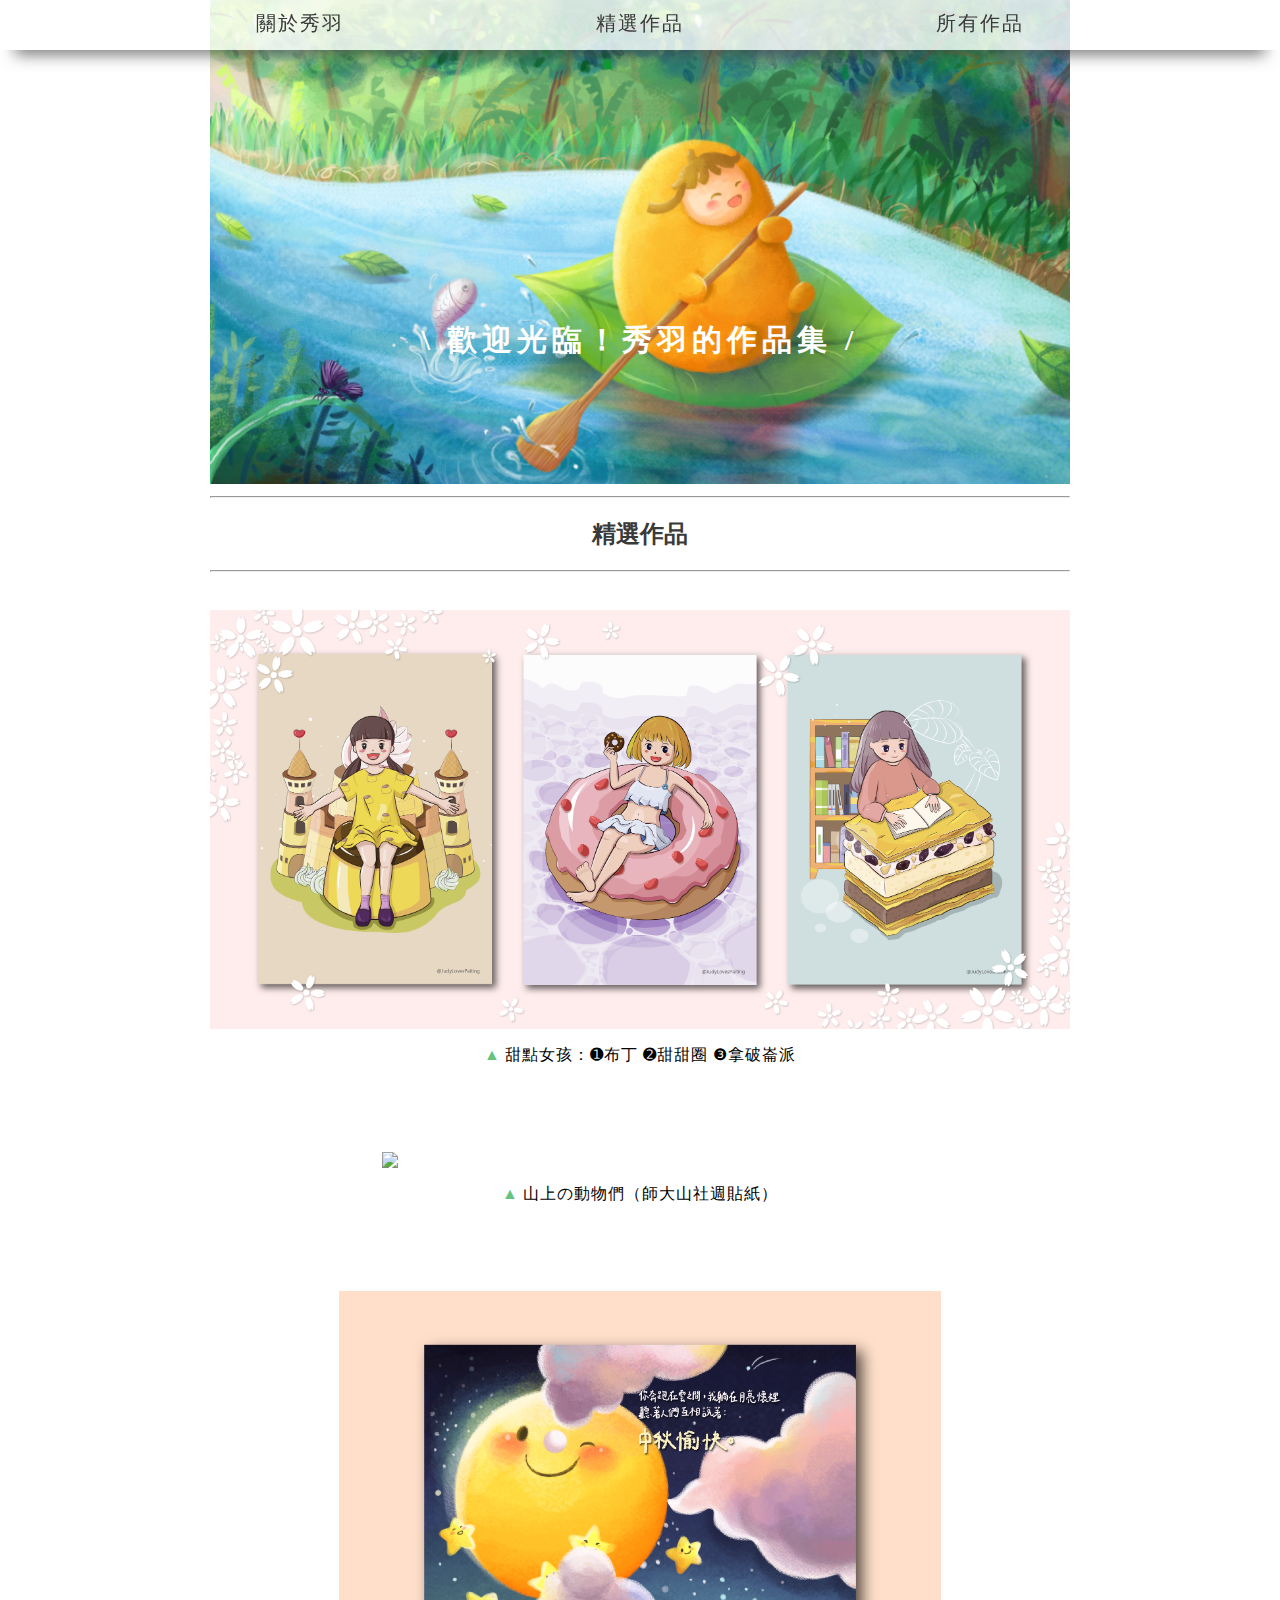
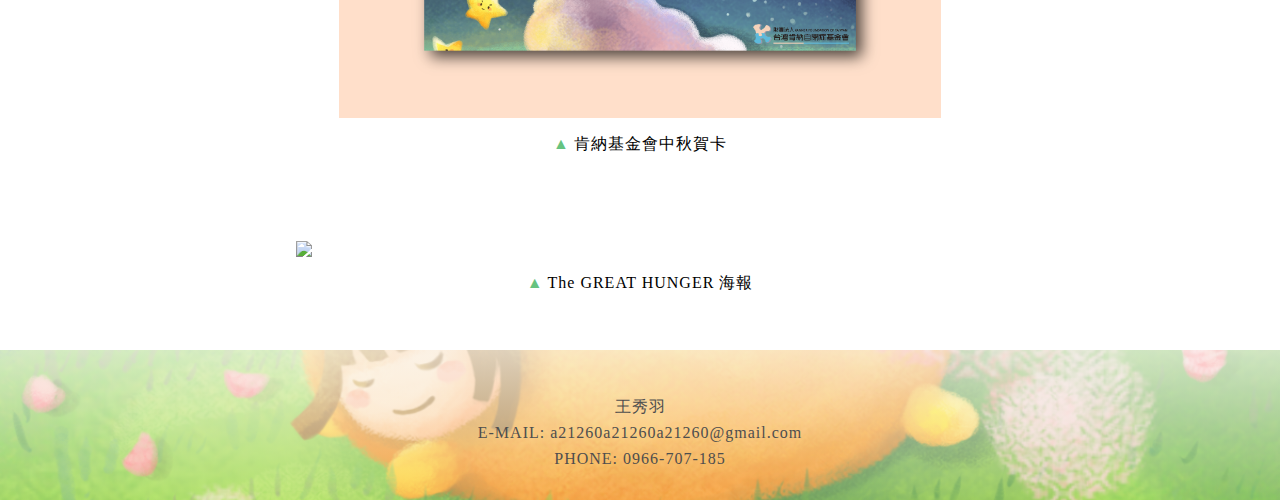
==== 作品集/index.html @ e4497583 "freatrued_works.html→index.html" ====
<!DOCTYPE html>
<script type="text/javascript" src="https://code.jquery.com/jquery-1.7.1.min.js"></script>
<html>
    <!-- 網站資訊 -->
    <head>
        <meta charset="UTF-8"/>
        <title>秀羽的作品集</title>
        <link rel="stylesheet" href="./CSS_for_all.css"/>
        <link rel="stylesheet" href="CSS_for_featrued_works.css"/>
        <link rel="stylesheet" href="CSS_for_big.css"/>
        <script src="./JS_for_all.js"></script>
        
     </head>
     <!-- 網站所有可見內容 -->
     <body>
        <!-- 導覽列 -->
        <nav id="nav">
            <!-- 側邊的berger圖示 -->
            <div class="berger clickable" onclick="berger();">
                <div class="a"></div><div class="b"></div><div class="c"></div>
            </div>
            <!-- 可橫條可側欄的導覽列 -->
            <div class="menu">
                <a href="about.html" class="clickable">關於秀羽</a>
                <a href="featured_works.html" class="clickable">精選作品</a>
                <a href="./all_works.html" class="clickable">所有作品</a>
            </div>
        </nav>
        <!-- 頁首 -->
        <header>
            <h1>\ 歡迎光臨！秀羽的作品集 /</h1>
            <div>
                <img class="banner_img" src="./頁首圖.png"/>
            </div>
        </header>

        <main>
            <!-- 介面標題 -->
            <hr>
            <h2>精選作品</h2>
            <hr>
            <!-- 內文 -->
            <article class="visable">
                <section>
                    <img id="pic1" class="work clickable"  onclick="detail('big1');" src="./works/作品1.png"/>
                    <p class="p_green inline">▲</p>
                    <p class="inline">甜點女孩：➊布丁 ➋甜甜圈 ❸拿破崙派</p>
                </section>
                <section>
                    <img id="pic2" class="work clickable"  onclick="detail('big2');" src="./works/作品2.png"/>
                    <p class="p_green inline">▲</p>
                    <p class="inline">山上の動物們（師大山社週貼紙）</p>
                </section>
                <section>
                    <img id="pic3" class="work clickable"  onclick="detail('big3');" src="./works/作品3-1.png"/>
                    <p class="p_green inline">▲</p>
                    <p class="inline">肯納基金會中秋賀卡</p>
                </section>
                <section>
                    <img id="pic4" class="work clickable"  onclick="detail('big4');" src="./works/作品4-1.png"/>
                    <p class="p_green inline">▲</p>
                    <p class="inline">The GREAT HUNGER 海報</p>
                </section>
            </article>

        </main>
         <!-- 彈出視窗區 -->
         <!-- 會這樣寫是因為ID的CSS權重太高了，無法覆蓋屬性，所以ID給JS用，class給CSS用 -->
         <article id="hide" class="hide">
            <div class="black"></div>
            <section>
                <div id="fork" class="fork clickable" onclick="close_detail();">
                </div>

                <div id="pre" class="pre clickable" onclick="pre();">
                </div>

                <div id="intro_fold" class="intro_fold clickable" onclick="intro_fold();">
                </div>

                    <div id="big1" class="big none">
                        <div class="pic_space">
                            <div class="list">
                                <div class="box"><img src="./works/作品1-1.png"/></div>
                                <div class="box"><img src="./works/作品1-2.png"/></div>
                                <div class="box final"><img src="./works/作品1-3.png"/></div>
                            </div>
                        </div>
                        <div class="intro">
                            <div>
                                <p>作品名稱｜甜點女孩</p>
                                <p>創作時間｜2021年9月</p>
                                <p>創作工具｜Adobe Illustrator</p>
                                <br/>
                                <p>➊ 香甜滑嫩的布丁</p>
                                <p>➋ 淋上草莓糖霜的甜甜圈</p>
                                <p>➌ 酥脆的拿破崙派</p>
                            </div>
                        </div>
                    </div>
                    
                    <div id="big2" class="big none">
                        <div class="pic_space">
                            <div class="list">
                                <div class="box final"><img src="./works/作品2.png"/></div>
                            </div>
                        </div>
                        <div class="intro">
                            <div>
                                <p>作品名稱｜山上の動物們</p>
                                <p>創作時間｜2020年11月</p>
                                <p>創作工具｜Easy Paint Tool SAI</p>
                                <br/>
                                <p>這是2020年師大山社週的貼紙，用各種小動物們讓大家更認識山林生態，也可以貼在物品上讓小動物陪伴自己哦！</p>
                            </div>    
                        </div>
                    </div>

                    <div id="big3" class="big none">
                        <div class="pic_space">
                            <div class="list">
                                <div class="box"><img src="./works/作品3-1.png"/></div>
                                <div class="box"><img src="./works/作品3-2.png"/></div>
                                <div class="box final"><img src="./works/作品3-3.png"/></div>
                            </div>
                        </div>
                        <div class="intro">
                            <div>
                                <p>作品名稱｜肯納基金會中秋賀卡</p>
                                <p>創作時間｜2022年10月</p>
                                <p>創作工具｜Adobe Photoshop</p>
                                <br/>
                                <p>大學課程「印刷設計」的作品，希望以童趣的插畫傳遞溫暖的祝福及肯納基金會的理念。</p>
                            </div>    
                        </div>
                    </div>

                    <div id="big4" class="big none">
                        <div class="pic_space">
                            <div class="list">
                                <div class="box"><img src="./works/作品4-1.png"/></div>
                                <div class="box"><img src="./works/作品4-2.png"/></div>
                                <div class="box"><img src="./works/作品4-3.png"/></div>
                                <div class="box"><img src="./works/作品4-4.png"/></div>
                                <div class="box final"><img src="./works/作品4-5.png"/></div>
                            </div>
                        </div>
                        <div class="intro">
                            <div>
                                <p>作品名稱｜The GREAT HUNGER 海報</p>
                                <p>創作時間｜2022年-2023年</p>
                                <p>創作工具｜Adobe Photoshop</p>
                                <br/>
                                <p></p>
                            </div>    
                        </div>
                    </div>
                    
                </div>
                
                <div id="nex" class="nex clickable" onclick="nex();">
                </div>
            </section>
        </article>
        <footer>
            <div class="info">
                <p>王秀羽</p>
                <p>E-MAIL: a21260a21260a21260@gmail.com</p>
                <p>PHONE: 0966-707-185</p>
            </div>
            <div class="white"></div>
            <div class="footer-pic">
                <img src="./頁尾.png"/>
            </div>
            
        </footer>
     </body>












</html>
---- 作品集/CSS_for_all.css ----
/* RWD: 一般電腦畫面 */

/* body頁面左右不留白 */
body{
    padding: 0;
    margin: 0;
    /* 使用REM */
    /* font-size: 62.5%; */
}

/* 隱藏起來的漢堡圖式 */
.berger{
    position: fixed;
    top:10px;
    right:15px;
    padding: 0px;
    width: 30px;
    height: 27px;
    display: flex; /*宣告為彈性佈局元素*/
    justify-content: space-between; /*相同間距*/
    flex-direction: column;
    /* 隱藏 */
    display: none;
}
.berger div{
    /* 漢堡內小長條 */
    padding: 0px;
    width:30px;
    height:5px;
    /* margin-bottom: 4px; */
    background:rgb(180, 180, 180);
    transition: all 5s;
    
}

/* 導覽列 */
nav {
    background-color: rgb(255, 255, 255,0.8);
    display: block;
    height: 50px;
    width: 100%;
    text-align-last: justify;
    /* offset-x | offset-y | blur-radius | spread-radius | color */
    box-shadow: 0px 20px 15px -15px rgb(70, 70, 70, 0.7);
    position: fixed;
    top: 0px;
    z-index: 2;
}

.menu{
    padding: 10px 20%;
}

.menu a{
    display: inline-block;
    font-size: 20px;
    letter-spacing: 2px;
    color: rgb(58, 58, 58);
    text-decoration: none;

}

/* 頁首 */
header{
    margin: 0 auto;
    text-align-last: center;
    
}

h1{
    position: absolute;
    top:300px;
    left: 0;
    right: 0;
    margin-left: auto;
    margin-right: auto;
    color: white;
    font-size: 30px;
    letter-spacing: 5px;
    font-weight: 600;
}

.banner_img{
    width: 860px;
}    

/* 介面標題 */
main{
    width: 860px;
    margin: 0 auto;
    text-align: center;
}

h2{
    color:rgb(58, 58, 58);
}

.clickable:hover{
    cursor: pointer;
    color: rgb(135, 96, 61);
}

/* 一般文字 */
p{
    font-size: 16px;
    letter-spacing: 1px;
    word-wrap:break-word;
    text-align: justify;
    text-justify:inter-ideograph;
}

/* 特殊文字 */
.p_green{
    color:rgb(102, 195, 128);
    font-weight: 900;
}

.inline{
    display: inline-block;
}

    

/* footer */
footer{
    width: 100%;
    height: 150px;
    position: relative;
    bottom: 0;
    background:rgb(58, 58, 58);

}

.info{
    width: 100%;
    position: absolute;
    bottom: 20px;
    text-align: center;
    z-index: 3;
    /* background:rgb(102, 195, 128); */

}

.info p{
    text-align: center;
    color:rgb(78, 78, 78);
    line-height: 10px;
    
}

.white{
    width: 100%;
    height: 150px;
    background: linear-gradient(to bottom, rgba(250, 250, 250, 0.7), rgba(250, 250, 250, 0.2));
    position: absolute;
    bottom: 0;
    z-index: 2;
} 
.footer-pic{
    width: 100%;
    height: 150px;
    background: rgb(169, 219, 132);
    overflow: hidden;
    text-align: center;
    
}
.footer-pic img{
    width: 100%;
    margin-top: -59%;  
}




/* RWD：介面縮放 */
@media(max-width:860px){
    /* 物件撐開 */
    .banner_img{
        width: 100%;
    }
    h1{
        top: 150px;
        font-size: 25px;
    }

    main{
        width: 100%;
    }
}

@media(max-width:700px){
    /* 出現漢堡選單 */
    .berger{
        display: flex;
    }
    .menu{
        /* 要蓋過之前的設定 */
        padding:0 0 0 0;
        height: 100%;
        width: 0px;
        position: fixed;
        
        /* 50px是nav的固定高度 */
        top: 50px;
        background: rgb(83, 106, 129);
        text-align: center;
        text-align-last: center;
        /* 先把側欄隱藏起來 */
        right: -200px;
        /* 漸變動畫 */
        transition: all 0.7s;
        
        
    }
    .menu a{
        display: block;
        color: white;
        line-height: 70px;
    }

    .menu a:hover{
        color:rgb(198, 232, 227);
    }
    /* jQuery鼠標點擊berger，幫nav標籤添加menu-show屬性 */
    .menu-show .menu{
        width: 200px;
        right: 0px;
        z-index: 3;
    }
}
---- 作品集/CSS_for_featrued_works.css ----
/* for all visable seciton */
.visable section{
    padding-top: 30px;
    padding-bottom: 40px;
    display: block;
    margin: 0 auto;
    text-align: center;
}

/* for 一般圖片section的設定 */
.work{
    display: block;
    width:100%;
    margin: 0 auto;
}

/* 客制圖片 */
#pic2{
    width:60%;
}

#pic3{
    width:70%;
}

#pic4{
    width:80%;
}
---- 作品集/CSS_for_big.css ----
/* 彈出視窗 */

/* 設定 */
.hide section{
    width: 1100px;
    height: 543.864px;
    position: fixed;
    z-index: 5;
    top: 50%;
    bottom: -50%;
    left: 50%;
    right: 50%;
    transform: translate(-50%, -50%);
    background: rgb(255, 255, 255);
    /* offset-x | offset-y | blur-radius | spread-radius | color */
    box-shadow: 20px 20px 15px -15px rgb(70, 70, 70, 0.7);
    display: none;
}

.hide .black{
    width: 100%;
    height: 100%;
    position: fixed;
    top: 0;
    left: 0;
    z-index: 4;
    background: rgb(0, 0, 0, 0.6);
    display: none;
}

/* 按鈕：叉叉、向前、向後 */
.hide .fork{
    position: absolute;
    top: 20px;
    right: 20px;
    width: 20px;
    height: 20px;
    background-image: url("./button/fork-1.svg");
    background-size: cover;
    z-index: 3;
}

.hide .fork:hover{
    background-image: url("./button/fork-2.svg");
}

.pre{
    position: absolute;
    top: 45%;
    left: calc(40px - 1% - 20px);/* 畫布距離邊邊40px 箭頭距離畫布1%，箭頭寬度20px */
    width: 20px;
    height: 20px;
    background-image: url("./button/page_up-1.svg");
    background-size: cover;
}

.pre:hover{
    background-image: url("./button/page_up-2.svg");
}

.no_pre .pre{
    display: none;
}

.nex{
    position: absolute;
    top: 45%;
    left: calc(65% + 40px  + 1%);
    width: 20px;
    height: 20px;
    background-image: url("./button/page_down-1.svg");
    background-size: cover;
}

.nex:hover{
    background-image: url("./button/page_down-2.svg");
}

.no_nex .nex{
    display: none;
}

.intro_fold{
    position: absolute;
    top: 60px;
    right: 17.5px;
    width: 25px;
    height: 25px;
    background-image: url("./button/intro_fold-1.svg");
    background-size: cover;
    z-index: 3;
    display: none;
}

.intro_fold:hover{
    background-image: url("./button/intro_fold-2.svg");
}

/* 顯示：加上jump屬性*/
.jump section{
    display: block;
} 

.jump .black{
    display: block;
} 

/* big */
/* 隱藏設定 */
.none{
    display:none;
}

/* 100%寬高 */
.big{
    width: 100%;
    height: 100%;
}

/* 指#big1、#big2...... */
.big{
    width: 100%;
    height: 100%;
}

/* big中的畫布部分 */
.pic_space{
   width: 65%; 
   height: 100%;
   background: rgb(243, 243, 243);
   overflow: hidden;
   margin-left: 40px ;
   margin-right: 40px ;
}

.list{
    width: calc( 100% * 5);
    height: 100%;
    margin: 0;
}

/* 畫布內的圖框box */
.box{
    width: calc( 100% / 5);
    height: 100%;
    /* background: rgb(134, 168, 112); */
    float:left;
    /* 內容物水平置中+垂直置中 */
    display: inline-flex;
    justify-content: center;
    align-items: center;
}


/* big中圖片設定*/
.big img{
    max-width: 100%;
    max-height: 100%;
}

/* 文字介紹 */
.intro{
    width: calc(35% - 80px - 70px);
    text-align: left;
    position: absolute;
    right: 50px;
    top: 50%;
    transform: translateY(-50%);
}

.intro p{
    font-size: 12px;
    color:rgb(94, 94, 94);
}



@media(max-width:1100px){
    .hide section{
        width: 100%;
    }
}

@media(max-width:700px){
    .intro_fold{
        display: block;
    }

    .intro{
        /* 要蓋過之前的設定 */
        width: 160px;
        height: calc(100% - 40px);
        position: absolute;
        right: 0;
        top: 0;
        transform: translateY(0);
        background: rgb(255, 255, 255, 0.65);
        /* offset-x | offset-y | blur-radius | spread-radius | color */
        box-shadow: -5px 0px 20px 0px rgb(70, 70, 70, 0.7);
        z-index: 2;
        padding: 20px;
        /* 先把側欄隱藏起來 */
        display:none;
    }

    .intro div{
        position: absolute;
        top: 50%;
        transform: translateY(-50%);
    }
    .intro_fold-show .intro{
        display: block;
    }

    .intro_fold-show .nex{
        display: none;
    }

}
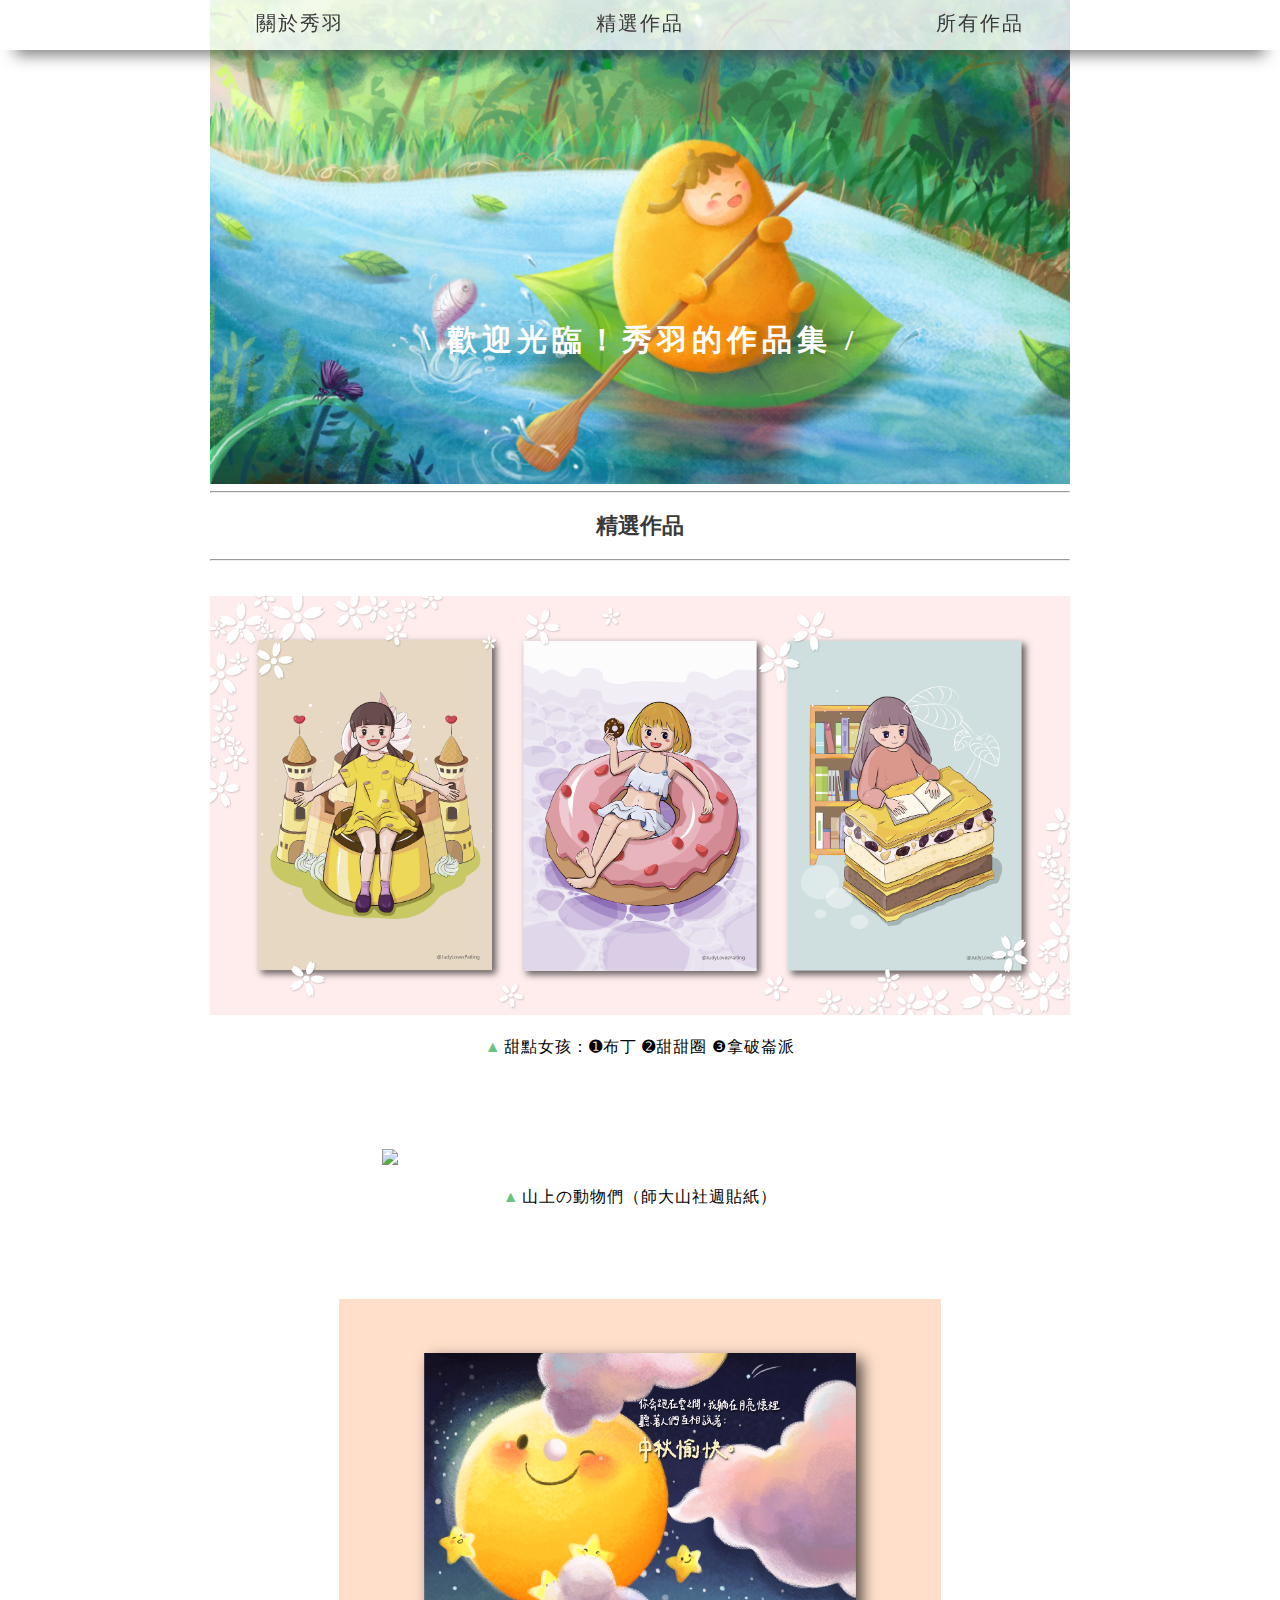
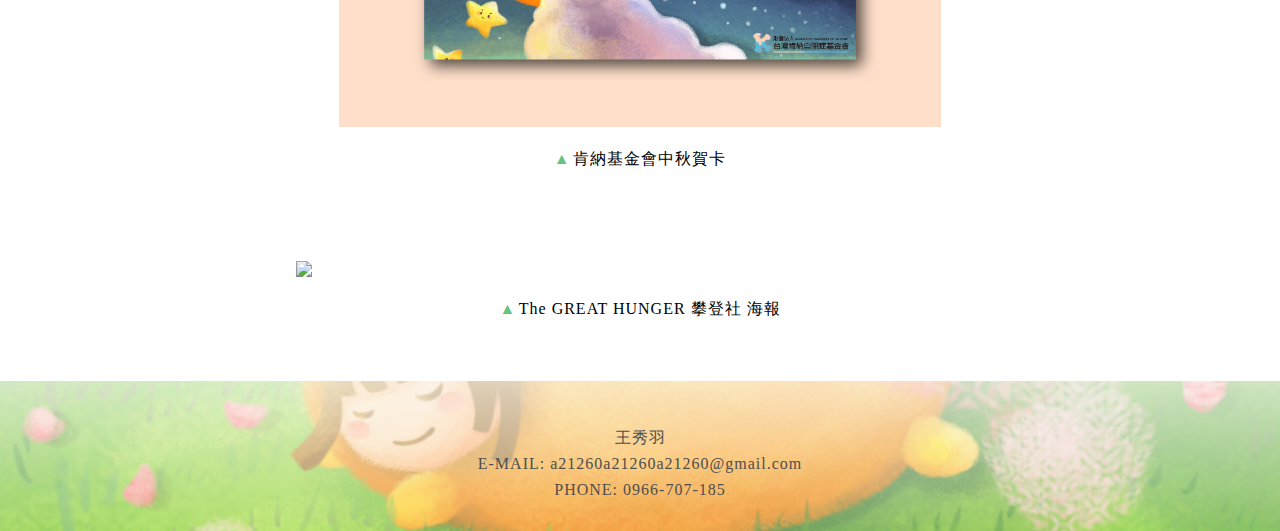
==== commit 6f7eca37: "Add files via upload" ====
--- a/作品集/index.html
+++ b/作品集/index.html
@@ -4,10 +4,12 @@
     <!-- 網站資訊 -->
     <head>
         <meta charset="UTF-8"/>
+        <meta content='width=device-width, initial-scale=1, minimum-scale=1, maximum-scale=1' name='viewport'/>
         <title>秀羽的作品集</title>
+        <link rel="icon" type="image/x-icon" href="./icon.png">
         <link rel="stylesheet" href="./CSS_for_all.css"/>
-        <link rel="stylesheet" href="CSS_for_featrued_works.css"/>
-        <link rel="stylesheet" href="CSS_for_big.css"/>
+        <link rel="stylesheet" href="./CSS_for_index.css"/>
+        <link rel="stylesheet" href="./CSS_for_big.css"/>
         <script src="./JS_for_all.js"></script>
         
      </head>
@@ -22,7 +24,7 @@
             <!-- 可橫條可側欄的導覽列 -->
             <div class="menu">
                 <a href="about.html" class="clickable">關於秀羽</a>
-                <a href="featured_works.html" class="clickable">精選作品</a>
+                <a href="index.html" class="clickable">精選作品</a>
                 <a href="./all_works.html" class="clickable">所有作品</a>
             </div>
         </nav>
@@ -59,7 +61,7 @@
                 <section>
                     <img id="pic4" class="work clickable"  onclick="detail('big4');" src="./works/作品4-1.png"/>
                     <p class="p_green inline">▲</p>
-                    <p class="inline">The GREAT HUNGER 海報</p>
+                    <p class="inline">The GREAT HUNGER 攀登社 海報</p>
                 </section>
             </article>
 
@@ -151,7 +153,7 @@
                                 <p>創作時間｜2022年-2023年</p>
                                 <p>創作工具｜Adobe Photoshop</p>
                                 <br/>
-                                <p></p>
+                                <p>The GREAT HUNGER 攀登社經常舉辦登山相關的講座，我替每一個不同的講座，設計符合風格的海報。</p>
                             </div>    
                         </div>
                     </div>
@@ -187,4 +189,4 @@
 
 
 
-</html>
+</html>--- a/作品集/CSS_for_all.css
+++ b/作品集/CSS_for_all.css
@@ -1,11 +1,13 @@
 /* RWD: 一般電腦畫面 */
+html {
+    font-size: 62.5%;
+  }
 
 /* body頁面左右不留白 */
 body{
     padding: 0;
     margin: 0;
     /* 使用REM */
-    /* font-size: 62.5%; */
 }
 
 /* 隱藏起來的漢堡圖式 */
@@ -53,7 +55,7 @@
 
 .menu a{
     display: inline-block;
-    font-size: 20px;
+    font-size: 2rem;
     letter-spacing: 2px;
     color: rgb(58, 58, 58);
     text-decoration: none;
@@ -75,7 +77,7 @@
     margin-left: auto;
     margin-right: auto;
     color: white;
-    font-size: 30px;
+    font-size: 3rem;
     letter-spacing: 5px;
     font-weight: 600;
 }
@@ -93,6 +95,7 @@
 
 h2{
     color:rgb(58, 58, 58);
+    font-size: 2.2rem;
 }
 
 .clickable:hover{
@@ -102,8 +105,9 @@
 
 /* 一般文字 */
 p{
-    font-size: 16px;
-    letter-spacing: 1px;
+    font-size: 1.6rem;
+    letter-spacing: 0.1rem;
+    line-height: 3.2rem;
     word-wrap:break-word;
     text-align: justify;
     text-justify:inter-ideograph;
@@ -150,7 +154,7 @@
 
 .white{
     width: 100%;
-    height: 150px;
+    height: 100%;
     background: linear-gradient(to bottom, rgba(250, 250, 250, 0.7), rgba(250, 250, 250, 0.2));
     position: absolute;
     bottom: 0;
@@ -158,7 +162,7 @@
 } 
 .footer-pic{
     width: 100%;
-    height: 150px;
+    height: 100%;
     background: rgb(169, 219, 132);
     overflow: hidden;
     text-align: center;
@@ -215,7 +219,7 @@
     .menu a{
         display: block;
         color: white;
-        line-height: 70px;
+        line-height: 7rem;
     }
 
     .menu a:hover{
@@ -227,5 +231,12 @@
         right: 0px;
         z-index: 3;
     }
-}
-
+
+}
+
+@media(max-width:500px){
+    html{
+        font-size: 55%;
+    }
+}
+
--- a/作品集/CSS_for_index.css
+++ b/作品集/CSS_for_index.css
@@ -0,0 +1,29 @@
+/* for all visable seciton */
+.visable section{
+    padding-top: 30px;
+    padding-bottom: 40px;
+    display: block;
+    margin: 0 auto;
+    text-align: center;
+}
+
+/* for 一般圖片section的設定 */
+.work{
+    display: block;
+    width:100%;
+    margin: 0 auto;
+}
+
+/* 客制圖片 */
+#pic2{
+    width:60%;
+}
+
+#pic3{
+    width:70%;
+}
+
+#pic4{
+    width:80%;
+}
+
--- a/作品集/CSS_for_big.css
+++ b/作品集/CSS_for_big.css
@@ -46,12 +46,14 @@
 
 .pre{
     position: absolute;
-    top: 45%;
+    top: 50%;
+    transform: translateY(-50%);
     left: calc(40px - 1% - 20px);/* 畫布距離邊邊40px 箭頭距離畫布1%，箭頭寬度20px */
     width: 20px;
     height: 20px;
     background-image: url("./button/page_up-1.svg");
     background-size: cover;
+    z-index: 4;
 }
 
 .pre:hover{
@@ -64,12 +66,14 @@
 
 .nex{
     position: absolute;
-    top: 45%;
+    top: 50%;
+    transform: translateY(-50%);
     left: calc(65% + 40px  + 1%);
     width: 20px;
     height: 20px;
     background-image: url("./button/page_down-1.svg");
     background-size: cover;
+    z-index: 4;
 }
 
 .nex:hover{
@@ -170,6 +174,7 @@
 
 .intro p{
     font-size: 12px;
+    line-height: 24px;
     color:rgb(94, 94, 94);
 }
 
@@ -216,4 +221,58 @@
         display: none;
     }
 
+}
+
+/* 手機尺寸 */
+@media(max-width:500px){
+
+    .pic_space{
+        width: 100%;
+        margin: 0;
+    }
+
+    .pre{
+        left: 10px;
+    }
+
+    .nex{
+        left: calc(100% - 10px - 20px);
+    }
+    .intro{
+        background: rgb(255, 255, 255, 0.85);
+    }
+
+    .jump section::before{
+        content: "";
+        position: absolute;
+        top: 50%;
+        transform: translateY(-50%);
+        left: 10px;
+        width: 30px;
+        height: 30px;
+        border-radius:999em;
+        background: rgb(255, 255, 255,0.7);
+        z-index: 3;
+    }
+
+    .no_pre section::before{
+        display: none;
+    }
+
+    .jump section::after{
+        content: "";
+        position: absolute;
+        top: 50%;
+        transform: translateY(-50%);
+        right: 10px;
+        width: 30px;
+        height: 30px;
+        border-radius:999em;
+        background: rgb(255, 255, 255,0.7);
+        z-index: 3;
+    }
+
+    .no_nex section::after{
+        display: none;
+    }
 }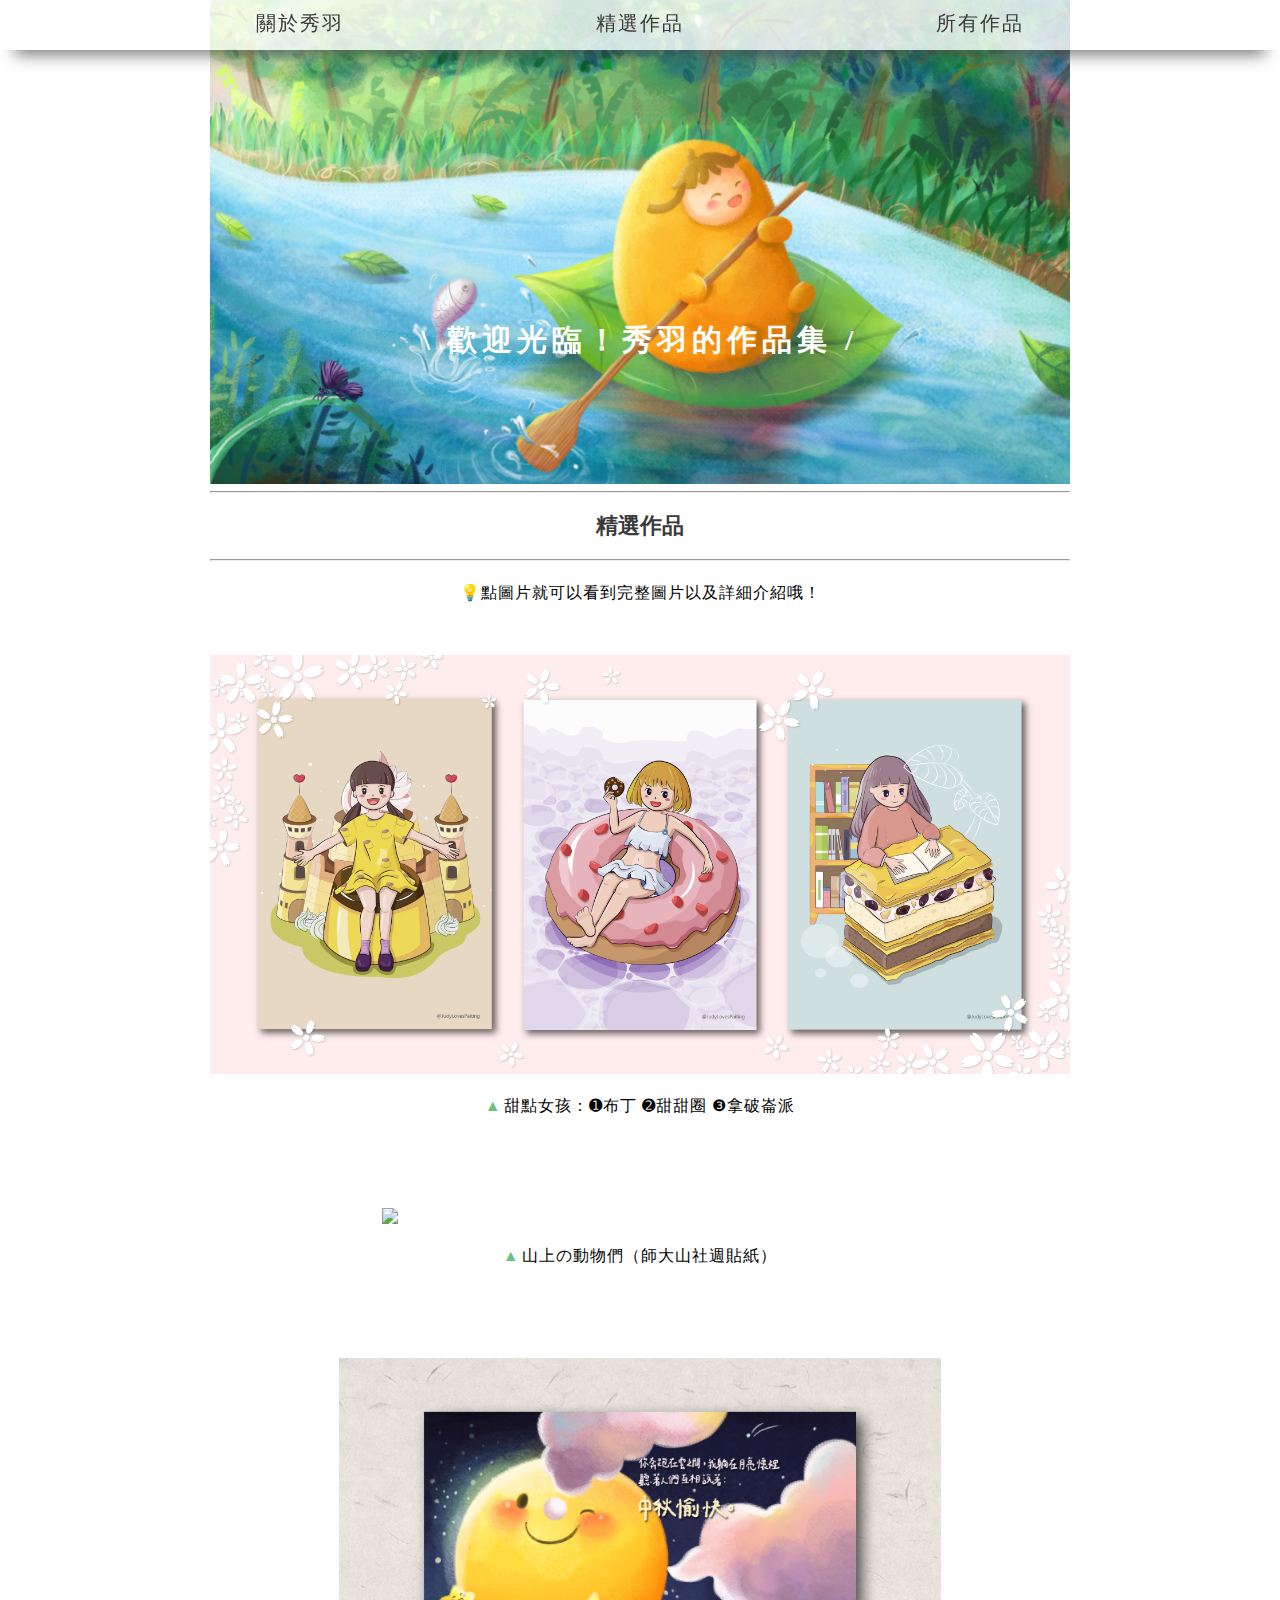
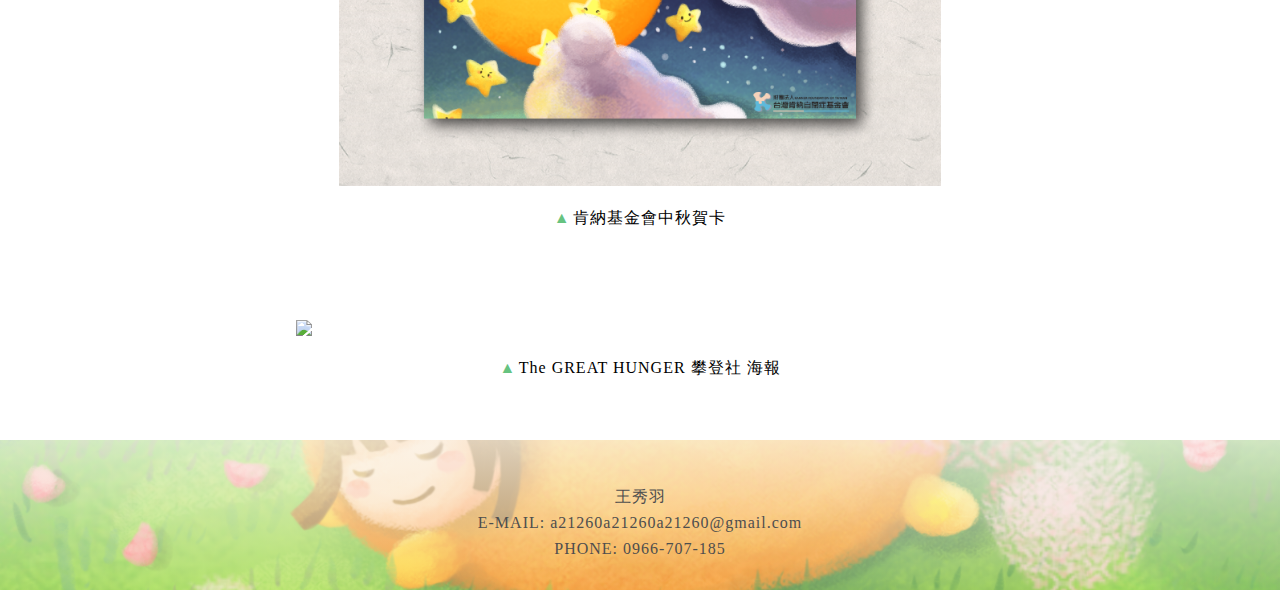
==== commit 3897ed50: "Add files via upload" ====
--- a/作品集/index.html
+++ b/作品集/index.html
@@ -31,9 +31,8 @@
         <!-- 頁首 -->
         <header>
             <h1>\ 歡迎光臨！秀羽的作品集 /</h1>
-            <div>
-                <img class="banner_img" src="./頁首圖.png"/>
-            </div>
+            <img class="banner_img" src="./頁首圖.png"></img>
+            
         </header>
 
         <main>
@@ -43,23 +42,24 @@
             <hr>
             <!-- 內文 -->
             <article class="visable">
+                <p class="p_center">💡點圖片就可以看到完整圖片以及詳細介紹哦！</p>
                 <section>
                     <img id="pic1" class="work clickable"  onclick="detail('big1');" src="./works/作品1.png"/>
                     <p class="p_green inline">▲</p>
                     <p class="inline">甜點女孩：➊布丁 ➋甜甜圈 ❸拿破崙派</p>
                 </section>
                 <section>
-                    <img id="pic2" class="work clickable"  onclick="detail('big2');" src="./works/作品2.png"/>
+                    <img id="pic2" class="work clickable six"  onclick="detail('big2');" src="./works/作品2.png"/>
                     <p class="p_green inline">▲</p>
                     <p class="inline">山上の動物們（師大山社週貼紙）</p>
                 </section>
                 <section>
-                    <img id="pic3" class="work clickable"  onclick="detail('big3');" src="./works/作品3-1.png"/>
+                    <img id="pic3" class="work clickable seven"  onclick="detail('big3');" src="./works/作品3-1.png"/>
                     <p class="p_green inline">▲</p>
                     <p class="inline">肯納基金會中秋賀卡</p>
                 </section>
                 <section>
-                    <img id="pic4" class="work clickable"  onclick="detail('big4');" src="./works/作品4-1.png"/>
+                    <img id="pic4" class="work clickable eight"  onclick="detail('big4');" src="./works/作品4-1.png"/>
                     <p class="p_green inline">▲</p>
                     <p class="inline">The GREAT HUNGER 攀登社 海報</p>
                 </section>
@@ -83,9 +83,9 @@
                     <div id="big1" class="big none">
                         <div class="pic_space">
                             <div class="list">
-                                <div class="box"><img src="./works/作品1-1.png"/></div>
-                                <div class="box"><img src="./works/作品1-2.png"/></div>
-                                <div class="box final"><img src="./works/作品1-3.png"/></div>
+                                <div class="box" loading="lazy"><img src="./works/作品1-1.png"/></div>
+                                <div class="box" loading="lazy"><img src="./works/作品1-2.png"/></div>
+                                <div class="box final" loading="lazy"><img src="./works/作品1-3.png"/></div>
                             </div>
                         </div>
                         <div class="intro">
@@ -104,7 +104,7 @@
                     <div id="big2" class="big none">
                         <div class="pic_space">
                             <div class="list">
-                                <div class="box final"><img src="./works/作品2.png"/></div>
+                                <div class="box final" loading="lazy"><img src="./works/作品2.png"/></div>
                             </div>
                         </div>
                         <div class="intro">
@@ -121,9 +121,9 @@
                     <div id="big3" class="big none">
                         <div class="pic_space">
                             <div class="list">
-                                <div class="box"><img src="./works/作品3-1.png"/></div>
-                                <div class="box"><img src="./works/作品3-2.png"/></div>
-                                <div class="box final"><img src="./works/作品3-3.png"/></div>
+                                <div class="box" loading="lazy"><img src="./works/作品3-1.png"/></div>
+                                <div class="box" loading="lazy"><img src="./works/作品3-2.png"/></div>
+                                <div class="box final" loading="lazy"><img src="./works/作品3-3.png"/></div>
                             </div>
                         </div>
                         <div class="intro">
@@ -140,11 +140,11 @@
                     <div id="big4" class="big none">
                         <div class="pic_space">
                             <div class="list">
-                                <div class="box"><img src="./works/作品4-1.png"/></div>
-                                <div class="box"><img src="./works/作品4-2.png"/></div>
-                                <div class="box"><img src="./works/作品4-3.png"/></div>
-                                <div class="box"><img src="./works/作品4-4.png"/></div>
-                                <div class="box final"><img src="./works/作品4-5.png"/></div>
+                                <div class="box" loading="lazy"><img src="./works/作品4-1.png"/></div>
+                                <div class="box" loading="lazy"><img src="./works/作品4-2.png"/></div>
+                                <div class="box" loading="lazy"><img src="./works/作品4-3.png"/></div>
+                                <div class="box" loading="lazy"><img src="./works/作品4-4.png"/></div>
+                                <div class="box final" loading="lazy"><img src="./works/作品4-5.png"/></div>
                             </div>
                         </div>
                         <div class="intro">
--- a/作品集/CSS_for_all.css
+++ b/作品集/CSS_for_all.css
@@ -84,7 +84,9 @@
 
 .banner_img{
     width: 860px;
-}    
+
+}
+
 
 /* 介面標題 */
 main{
@@ -108,6 +110,7 @@
     font-size: 1.6rem;
     letter-spacing: 0.1rem;
     line-height: 3.2rem;
+    /* 換行左右切齊 */
     word-wrap:break-word;
     text-align: justify;
     text-justify:inter-ideograph;
@@ -123,6 +126,11 @@
     display: inline-block;
 }
 
+.p_center{
+    word-wrap: normal;
+    text-align: center;
+}
+
     
 
 /* footer */
@@ -132,6 +140,7 @@
     position: relative;
     bottom: 0;
     background:rgb(58, 58, 58);
+    z-index: 0;
 
 }
 
@@ -158,7 +167,6 @@
     background: linear-gradient(to bottom, rgba(250, 250, 250, 0.7), rgba(250, 250, 250, 0.2));
     position: absolute;
     bottom: 0;
-    z-index: 2;
 } 
 .footer-pic{
     width: 100%;
@@ -213,6 +221,7 @@
         right: -200px;
         /* 漸變動畫 */
         transition: all 0.7s;
+        z-index: 2;
         
         
     }
@@ -234,9 +243,10 @@
 
 }
 
+/* 手機 */
 @media(max-width:500px){
     html{
-        font-size: 55%;
-    }
-}
-
+        font-size: 60%;
+    }
+}
+
--- a/作品集/CSS_for_index.css
+++ b/作品集/CSS_for_index.css
@@ -15,15 +15,23 @@
 }
 
 /* 客制圖片 */
-#pic2{
+.six{
     width:60%;
 }
 
-#pic3{
+.seven{
     width:70%;
 }
 
-#pic4{
+.eight{
     width:80%;
 }
 
+/* 手機尺寸 */
+@media(max-width:500px){
+    /* 客製圖片改滿版 */
+    .work{
+        width: 90%;
+    }
+}
+
--- a/作品集/CSS_for_big.css
+++ b/作品集/CSS_for_big.css
@@ -1,9 +1,13 @@
 /* 彈出視窗 */
 
-/* 設定 */
+
+/* ===================================== */
+/* 基本畫面設定 */
 .hide section{
-    width: 1100px;
-    height: 543.864px;
+    width: 90%;
+    height: 90%;
+    /* width: 1100px;
+    height: 543.864px; */
     position: fixed;
     z-index: 5;
     top: 50%;
@@ -28,6 +32,16 @@
     display: none;
 }
 
+/* 顯示：加上jump屬性*/
+.jump section{
+    display: block;
+} 
+
+.jump .black{
+    display: block;
+}
+
+/* ===================================== */
 /* 按鈕：叉叉、向前、向後 */
 .hide .fork{
     position: absolute;
@@ -39,11 +53,6 @@
     background-size: cover;
     z-index: 3;
 }
-
-.hide .fork:hover{
-    background-image: url("./button/fork-2.svg");
-}
-
 .pre{
     position: absolute;
     top: 50%;
@@ -55,11 +64,6 @@
     background-size: cover;
     z-index: 4;
 }
-
-.pre:hover{
-    background-image: url("./button/page_up-2.svg");
-}
-
 .no_pre .pre{
     display: none;
 }
@@ -75,11 +79,6 @@
     background-size: cover;
     z-index: 4;
 }
-
-.nex:hover{
-    background-image: url("./button/page_down-2.svg");
-}
-
 .no_nex .nex{
     display: none;
 }
@@ -96,19 +95,40 @@
     display: none;
 }
 
-.intro_fold:hover{
-    background-image: url("./button/intro_fold-2.svg");
-}
-
-/* 顯示：加上jump屬性*/
-.jump section{
-    display: block;
-} 
-
-.jump .black{
-    display: block;
-} 
-
+
+@media (any-hover: hover){
+    .hide .fork:hover{
+        background-image: url("./button/fork-2.svg");
+    }
+    .pre:hover{
+        background-image: url("./button/page_up-2.svg");
+    }
+    .nex:hover{
+        background-image: url("./button/page_down-2.svg");
+    }
+    .intro_fold:hover{
+        background-image: url("./button/intro_fold-2.svg");
+    }
+
+}
+
+@media (any-hover: none){
+    .hide .fork:active{
+        background-image: url("./button/fork-2.svg");
+    }
+    .pre:active{
+        background-image: url("./button/page_up-2.svg");
+    }
+    .nex:active{
+        background-image: url("./button/page_down-2.svg");
+    }
+    .intro_fold:active{
+        background-image: url("./button/intro_fold-2.svg");
+    }
+
+}
+
+/* ===================================== */
 /* big */
 /* 隱藏設定 */
 .none{
@@ -116,12 +136,6 @@
 }
 
 /* 100%寬高 */
-.big{
-    width: 100%;
-    height: 100%;
-}
-
-/* 指#big1、#big2...... */
 .big{
     width: 100%;
     height: 100%;
@@ -179,7 +193,7 @@
 }
 
 
-
+/* ============================================ */
 @media(max-width:1100px){
     .hide section{
         width: 100%;
@@ -223,12 +237,24 @@
 
 }
 
+/* ============================================ */
 /* 手機尺寸 */
 @media(max-width:500px){
-
+    .hide section{
+        height: 543.864px;
+    }
     .pic_space{
         width: 100%;
         margin: 0;
+    }
+
+    .hide .fork{
+        top: -30px;
+        }
+    
+    .intro_fold{
+        top: -30px;
+        right: 55px;
     }
 
     .pre{
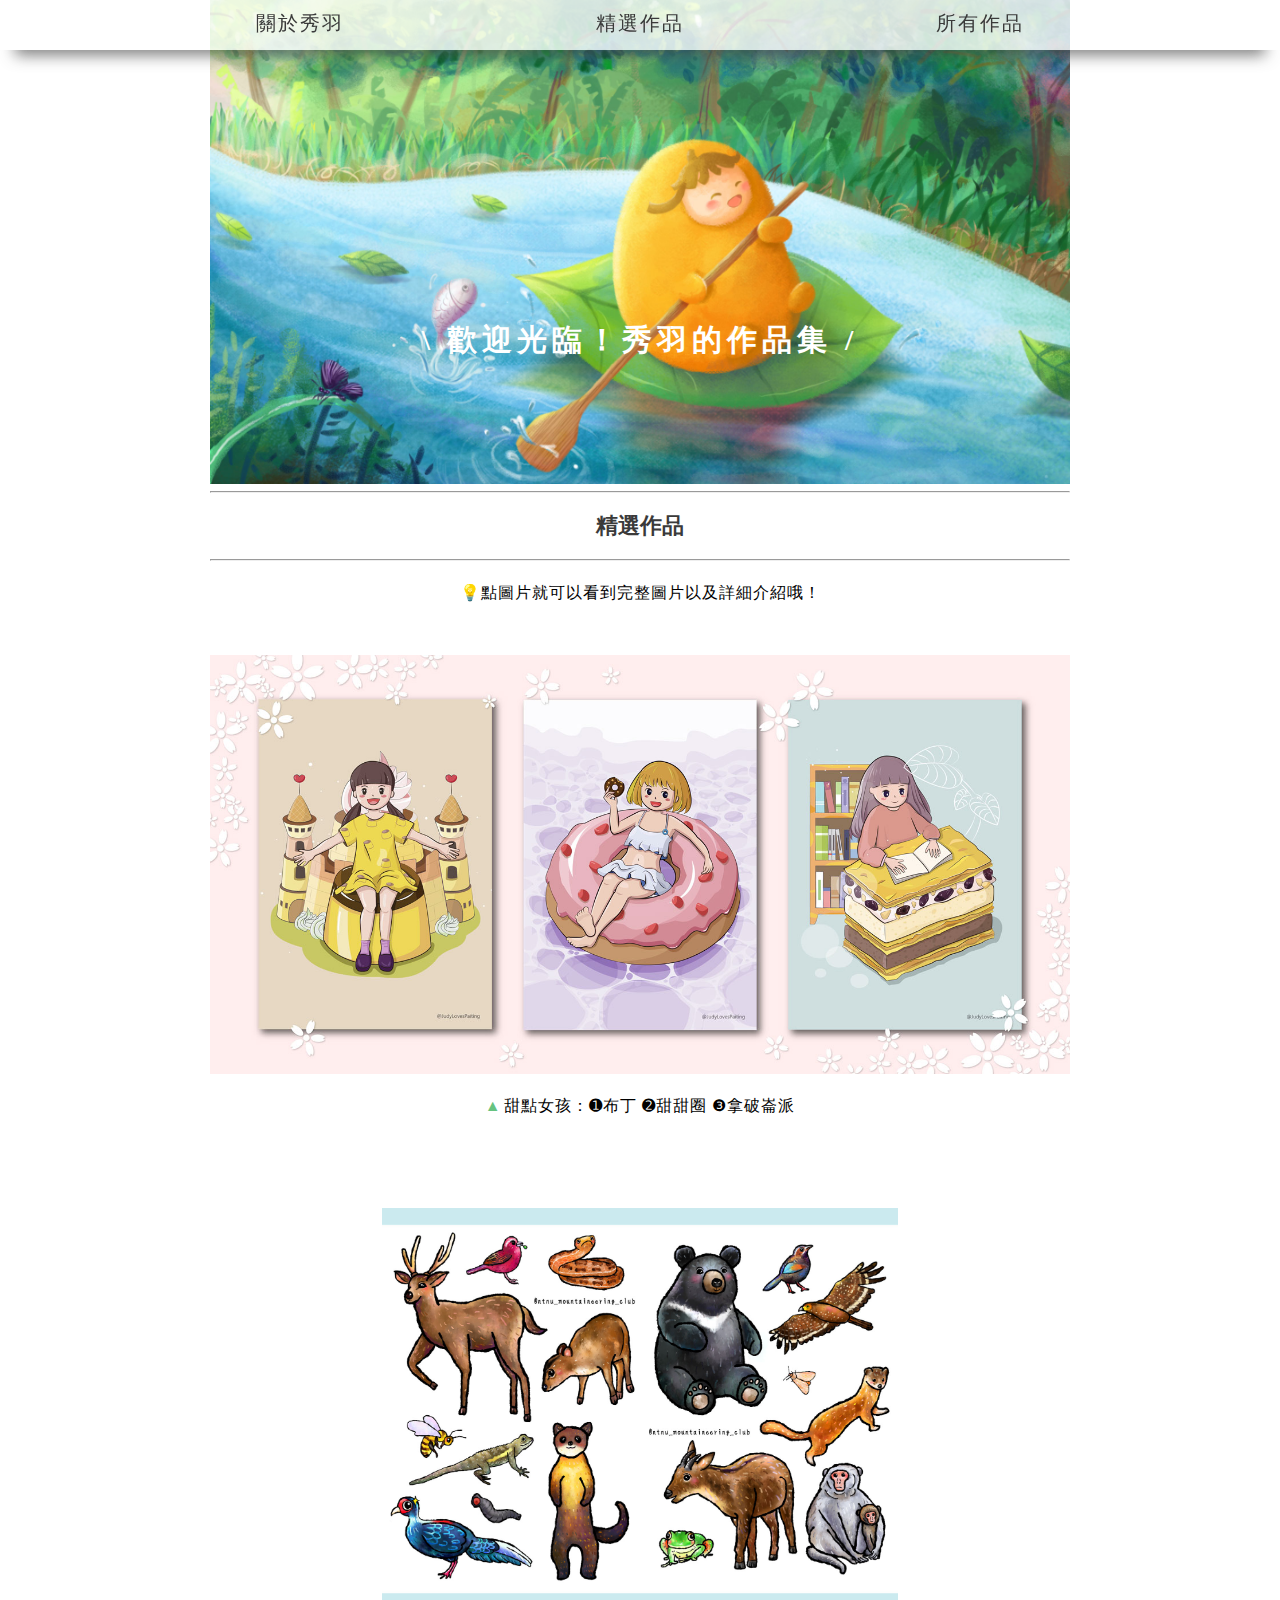
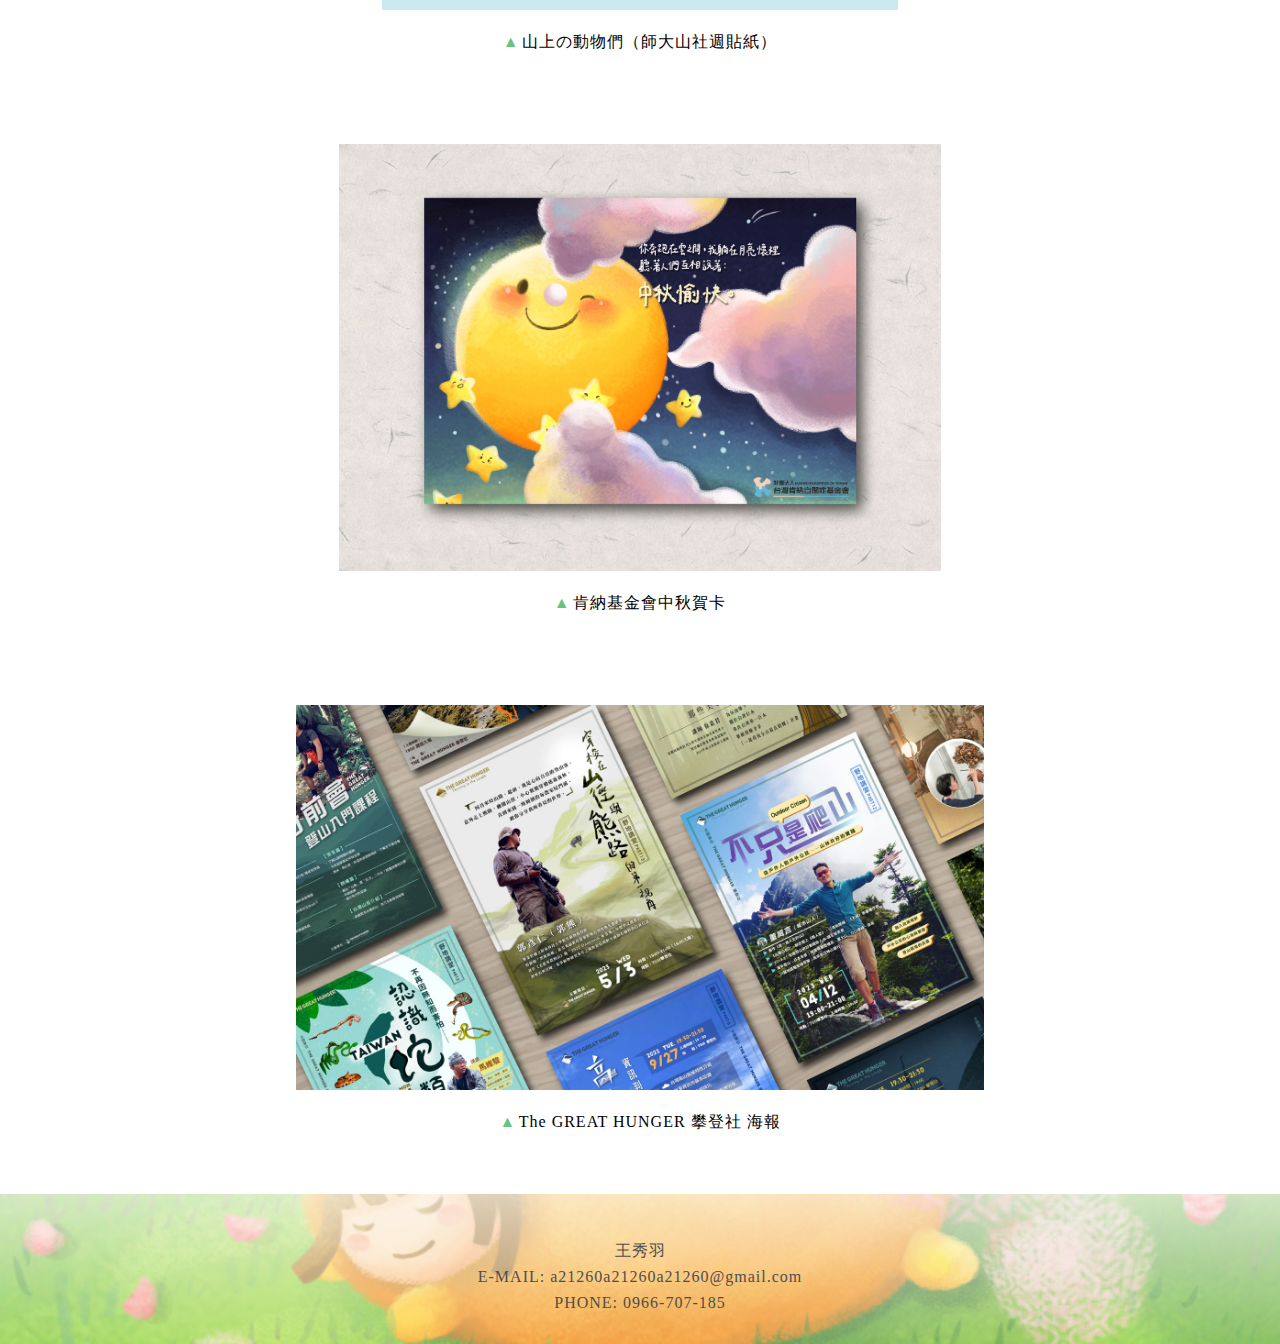
==== commit b46c8b3e: "圖片使用PS壓縮" ====
--- a/作品集/index.html
+++ b/作品集/index.html
@@ -31,7 +31,7 @@
         <!-- 頁首 -->
         <header>
             <h1>\ 歡迎光臨！秀羽的作品集 /</h1>
-            <img class="banner_img" src="./頁首圖.png"></img>
+            <img class="banner_img" src="./頁首圖.jpg"></img>
             
         </header>
 
@@ -44,22 +44,22 @@
             <article class="visable">
                 <p class="p_center">💡點圖片就可以看到完整圖片以及詳細介紹哦！</p>
                 <section>
-                    <img id="pic1" class="work clickable"  onclick="detail('big1');" src="./works/作品1.png"/>
+                    <img id="pic1" class="work clickable"  onclick="detail('big1');" src="./works/作品1.jpg"/>
                     <p class="p_green inline">▲</p>
                     <p class="inline">甜點女孩：➊布丁 ➋甜甜圈 ❸拿破崙派</p>
                 </section>
                 <section>
-                    <img id="pic2" class="work clickable six"  onclick="detail('big2');" src="./works/作品2.png"/>
+                    <img id="pic2" class="work clickable six"  onclick="detail('big2');" src="./works/作品2.jpg"/>
                     <p class="p_green inline">▲</p>
                     <p class="inline">山上の動物們（師大山社週貼紙）</p>
                 </section>
                 <section>
-                    <img id="pic3" class="work clickable seven"  onclick="detail('big3');" src="./works/作品3-1.png"/>
+                    <img id="pic3" class="work clickable seven"  onclick="detail('big3');" src="./works/作品3-1.jpg"/>
                     <p class="p_green inline">▲</p>
                     <p class="inline">肯納基金會中秋賀卡</p>
                 </section>
                 <section>
-                    <img id="pic4" class="work clickable eight"  onclick="detail('big4');" src="./works/作品4-1.png"/>
+                    <img id="pic4" class="work clickable eight"  onclick="detail('big4');" src="./works/作品4-1.jpg"/>
                     <p class="p_green inline">▲</p>
                     <p class="inline">The GREAT HUNGER 攀登社 海報</p>
                 </section>
@@ -83,9 +83,9 @@
                     <div id="big1" class="big none">
                         <div class="pic_space">
                             <div class="list">
-                                <div class="box" loading="lazy"><img src="./works/作品1-1.png"/></div>
-                                <div class="box" loading="lazy"><img src="./works/作品1-2.png"/></div>
-                                <div class="box final" loading="lazy"><img src="./works/作品1-3.png"/></div>
+                                <div class="box" loading="lazy"><img src="./works/作品1-1.jpg"/></div>
+                                <div class="box" loading="lazy"><img src="./works/作品1-2.jpg"/></div>
+                                <div class="box final" loading="lazy"><img src="./works/作品1-3.jpg"/></div>
                             </div>
                         </div>
                         <div class="intro">
@@ -104,7 +104,7 @@
                     <div id="big2" class="big none">
                         <div class="pic_space">
                             <div class="list">
-                                <div class="box final" loading="lazy"><img src="./works/作品2.png"/></div>
+                                <div class="box final" loading="lazy"><img src="./works/作品2.jpg"/></div>
                             </div>
                         </div>
                         <div class="intro">
@@ -121,9 +121,9 @@
                     <div id="big3" class="big none">
                         <div class="pic_space">
                             <div class="list">
-                                <div class="box" loading="lazy"><img src="./works/作品3-1.png"/></div>
-                                <div class="box" loading="lazy"><img src="./works/作品3-2.png"/></div>
-                                <div class="box final" loading="lazy"><img src="./works/作品3-3.png"/></div>
+                                <div class="box" loading="lazy"><img src="./works/作品3-1.jpg"/></div>
+                                <div class="box" loading="lazy"><img src="./works/作品3-2.jpg"/></div>
+                                <div class="box final" loading="lazy"><img src="./works/作品3-3.jpg"/></div>
                             </div>
                         </div>
                         <div class="intro">
@@ -140,11 +140,11 @@
                     <div id="big4" class="big none">
                         <div class="pic_space">
                             <div class="list">
-                                <div class="box" loading="lazy"><img src="./works/作品4-1.png"/></div>
-                                <div class="box" loading="lazy"><img src="./works/作品4-2.png"/></div>
-                                <div class="box" loading="lazy"><img src="./works/作品4-3.png"/></div>
-                                <div class="box" loading="lazy"><img src="./works/作品4-4.png"/></div>
-                                <div class="box final" loading="lazy"><img src="./works/作品4-5.png"/></div>
+                                <div class="box" loading="lazy"><img src="./works/作品4-1.jpg"/></div>
+                                <div class="box" loading="lazy"><img src="./works/作品4-2.jpg"/></div>
+                                <div class="box" loading="lazy"><img src="./works/作品4-3.jpg"/></div>
+                                <div class="box" loading="lazy"><img src="./works/作品4-4.jpg"/></div>
+                                <div class="box final" loading="lazy"><img src="./works/作品4-5.jpg"/></div>
                             </div>
                         </div>
                         <div class="intro">
@@ -172,7 +172,7 @@
             </div>
             <div class="white"></div>
             <div class="footer-pic">
-                <img src="./頁尾.png"/>
+                <img src="./頁尾.jpg"/>
             </div>
             
         </footer>
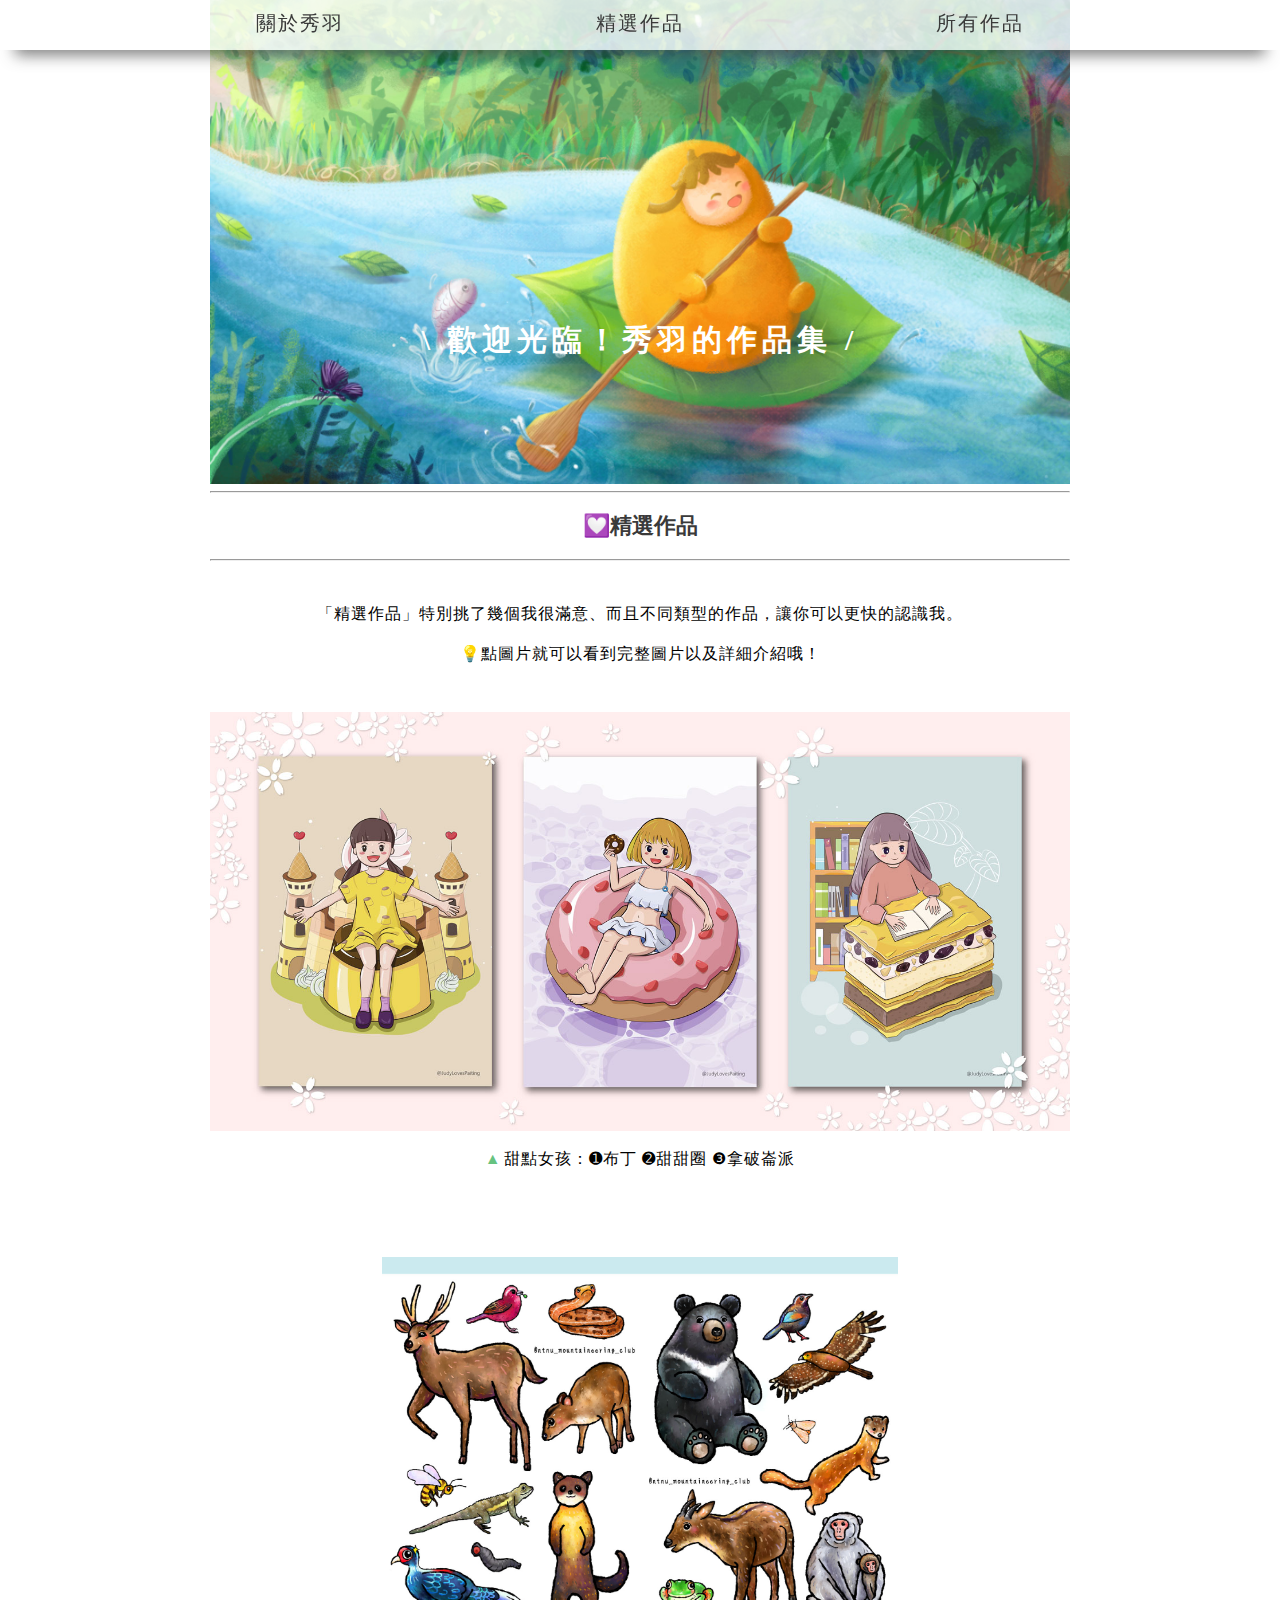
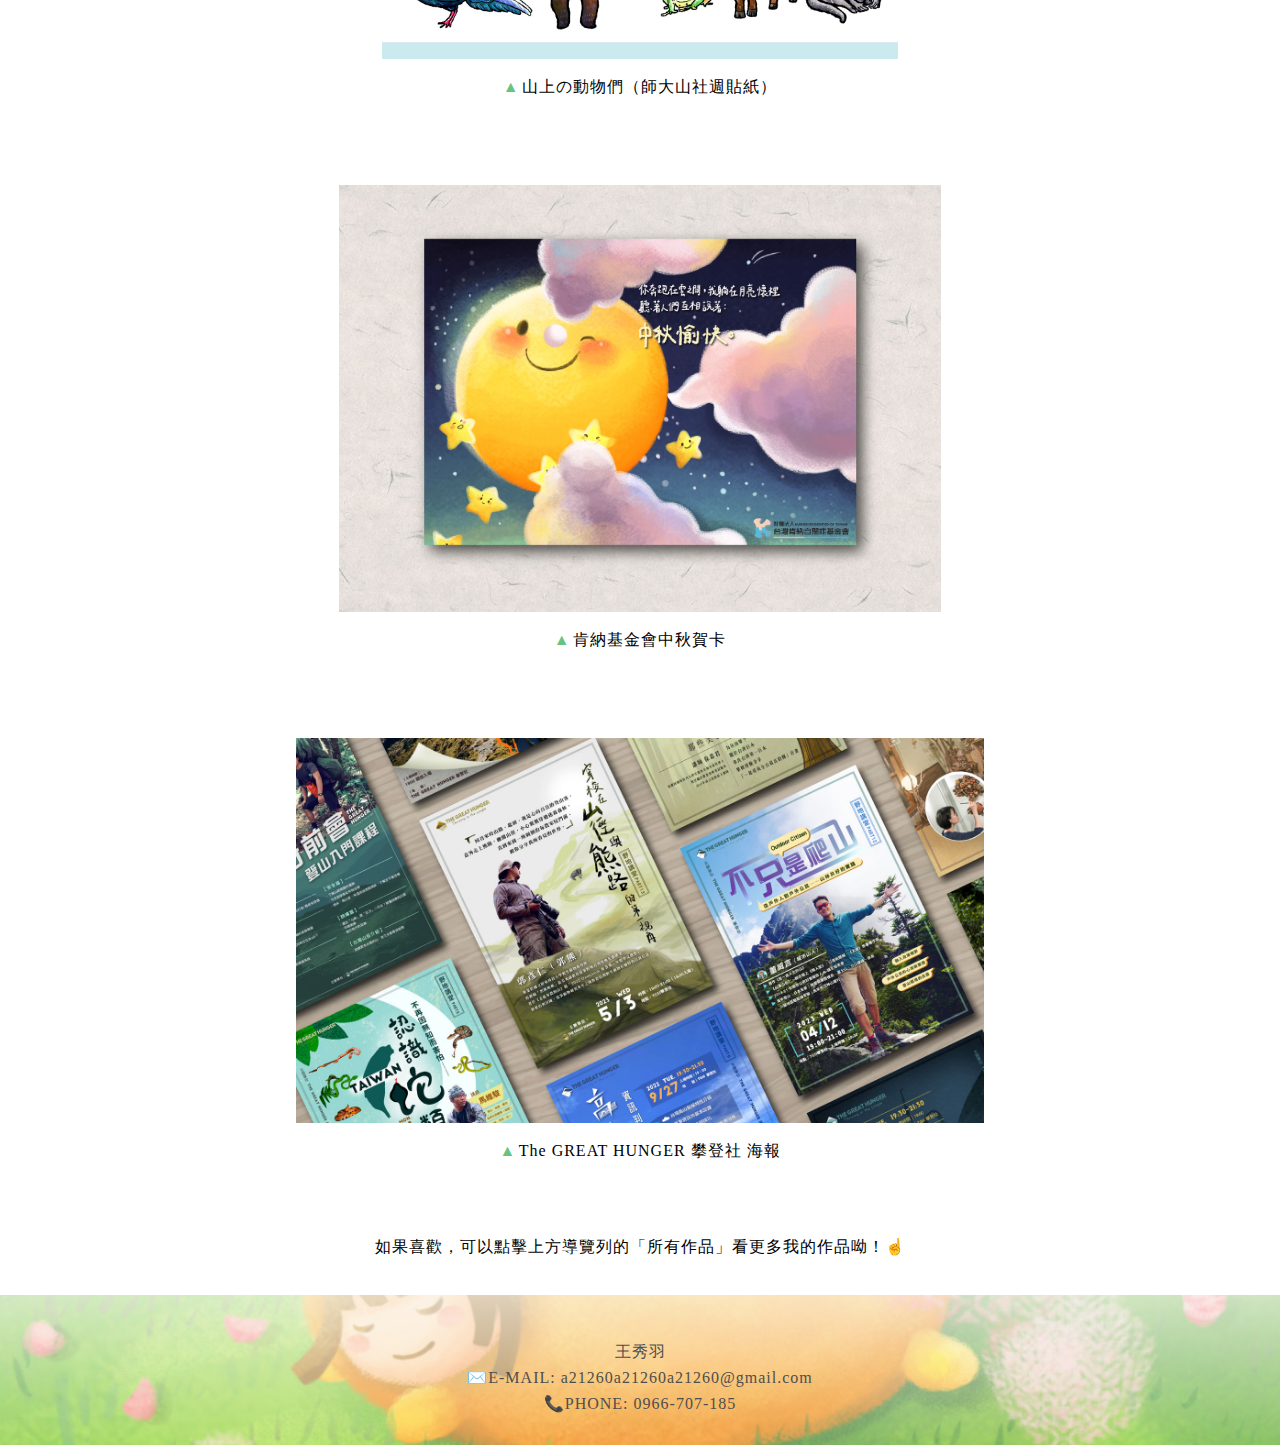
==== commit 2c6f104c: "完整的網頁完成" ====
--- a/作品集/index.html
+++ b/作品集/index.html
@@ -38,31 +38,37 @@
         <main>
             <!-- 介面標題 -->
             <hr>
-            <h2>精選作品</h2>
+            <h2>💟精選作品</h2>
             <hr>
+            <!-- 排版用空格 -->
+            <div style="height: 20px; width: 100%"></div> 
             <!-- 內文 -->
             <article class="visable">
+                <p class="p_center">「精選作品」特別挑了幾個我很滿意、而且不同類型的作品，讓你可以更快的認識我。</p>
                 <p class="p_center">💡點圖片就可以看到完整圖片以及詳細介紹哦！</p>
                 <section>
-                    <img id="pic1" class="work clickable"  onclick="detail('big1');" src="./works/作品1.jpg"/>
+                    <img id="pic1" class="work clickable"  onclick="detail('big1');" src="./works/甜點女孩_精選大圖.jpg"/>
                     <p class="p_green inline">▲</p>
                     <p class="inline">甜點女孩：➊布丁 ➋甜甜圈 ❸拿破崙派</p>
                 </section>
                 <section>
-                    <img id="pic2" class="work clickable six"  onclick="detail('big2');" src="./works/作品2.jpg"/>
+                    <img id="pic2" class="work clickable six"  onclick="detail('big2');" src="./works/山上動物_精選大圖.jpg"/>
                     <p class="p_green inline">▲</p>
                     <p class="inline">山上の動物們（師大山社週貼紙）</p>
                 </section>
                 <section>
-                    <img id="pic3" class="work clickable seven"  onclick="detail('big3');" src="./works/作品3-1.jpg"/>
+                    <img id="pic3" class="work clickable seven"  onclick="detail('big3');" src="./works/肯納基金會中秋賀卡_精選大圖.jpg"/>
                     <p class="p_green inline">▲</p>
                     <p class="inline">肯納基金會中秋賀卡</p>
                 </section>
                 <section>
-                    <img id="pic4" class="work clickable eight"  onclick="detail('big4');" src="./works/作品4-1.jpg"/>
+                    <img id="pic4" class="work clickable eight"  onclick="detail('big4');" src="./works/TGH海報_精選大圖.jpg"/>
                     <p class="p_green inline">▲</p>
                     <p class="inline">The GREAT HUNGER 攀登社 海報</p>
                 </section>
+                <p class="p_center">如果喜歡，可以點擊上方導覽列的「所有作品」看更多我的作品呦！☝️</p>
+                <!-- 排版用空格 -->
+                <div style="height: 20px; width: 100%"></div> 
             </article>
 
         </main>
@@ -83,9 +89,9 @@
                     <div id="big1" class="big none">
                         <div class="pic_space">
                             <div class="list">
-                                <div class="box" loading="lazy"><img src="./works/作品1-1.jpg"/></div>
-                                <div class="box" loading="lazy"><img src="./works/作品1-2.jpg"/></div>
-                                <div class="box final" loading="lazy"><img src="./works/作品1-3.jpg"/></div>
+                                <div class="box" loading="lazy"><img src="./works/甜點女孩_詳細圖-1.jpg"/></div>
+                                <div class="box" loading="lazy"><img src="./works/甜點女孩_詳細圖-2.jpg"/></div>
+                                <div class="box final" loading="lazy"><img src="./works/甜點女孩_詳細圖-3.jpg"/></div>
                             </div>
                         </div>
                         <div class="intro">
@@ -104,7 +110,7 @@
                     <div id="big2" class="big none">
                         <div class="pic_space">
                             <div class="list">
-                                <div class="box final" loading="lazy"><img src="./works/作品2.jpg"/></div>
+                                <div class="box final" loading="lazy"><img src="./works/山上動物_精選大圖.jpg"/></div>
                             </div>
                         </div>
                         <div class="intro">
@@ -121,9 +127,9 @@
                     <div id="big3" class="big none">
                         <div class="pic_space">
                             <div class="list">
-                                <div class="box" loading="lazy"><img src="./works/作品3-1.jpg"/></div>
-                                <div class="box" loading="lazy"><img src="./works/作品3-2.jpg"/></div>
-                                <div class="box final" loading="lazy"><img src="./works/作品3-3.jpg"/></div>
+                                <div class="box" loading="lazy"><img src="./works/肯納基金會中秋賀卡_精選大圖.jpg"/></div>
+                                <div class="box" loading="lazy"><img src="./works/肯納基金會中秋賀卡_詳細圖-2.jpg"/></div>
+                                <div class="box final" loading="lazy"><img src="./works/肯納基金會中秋賀卡_詳細圖-3.jpg"/></div>
                             </div>
                         </div>
                         <div class="intro">
@@ -140,11 +146,11 @@
                     <div id="big4" class="big none">
                         <div class="pic_space">
                             <div class="list">
-                                <div class="box" loading="lazy"><img src="./works/作品4-1.jpg"/></div>
-                                <div class="box" loading="lazy"><img src="./works/作品4-2.jpg"/></div>
-                                <div class="box" loading="lazy"><img src="./works/作品4-3.jpg"/></div>
-                                <div class="box" loading="lazy"><img src="./works/作品4-4.jpg"/></div>
-                                <div class="box final" loading="lazy"><img src="./works/作品4-5.jpg"/></div>
+                                <div class="box" loading="lazy"><img src="./works/TGH海報_精選大圖.jpg"/></div>
+                                <div class="box" loading="lazy"><img src="./works/TGH海報_詳細圖-2.jpg"/></div>
+                                <div class="box" loading="lazy"><img src="./works/TGH海報_詳細圖-3.jpg"/></div>
+                                <div class="box" loading="lazy"><img src="./works/TGH海報_詳細圖-4.jpg"/></div>
+                                <div class="box final" loading="lazy"><img src="./works/TGH海報_詳細圖-5.jpg"/></div>
                             </div>
                         </div>
                         <div class="intro">
@@ -163,12 +169,13 @@
                 <div id="nex" class="nex clickable" onclick="nex();">
                 </div>
             </section>
+            
         </article>
         <footer>
             <div class="info">
                 <p>王秀羽</p>
-                <p>E-MAIL: a21260a21260a21260@gmail.com</p>
-                <p>PHONE: 0966-707-185</p>
+                <p>✉️E-MAIL: a21260a21260a21260@gmail.com</p>
+                <p>📞PHONE: 0966-707-185</p>
             </div>
             <div class="white"></div>
             <div class="footer-pic">
--- a/作品集/CSS_for_all.css
+++ b/作品集/CSS_for_all.css
@@ -109,7 +109,7 @@
 p{
     font-size: 1.6rem;
     letter-spacing: 0.1rem;
-    line-height: 3.2rem;
+    line-height: 2.4rem;
     /* 換行左右切齊 */
     word-wrap:break-word;
     text-align: justify;
@@ -129,6 +129,14 @@
 .p_center{
     word-wrap: normal;
     text-align: center;
+}
+
+/* .p_line-height_lower{
+    line-height: 1.6rem;
+} */
+
+.indent{
+    text-indent: 1.6rem;
 }
 
     
--- a/作品集/CSS_for_big.css
+++ b/作品集/CSS_for_big.css
@@ -200,7 +200,7 @@
     }
 }
 
-@media(max-width:700px){
+@media(max-width:750px){
     .intro_fold{
         display: block;
     }
